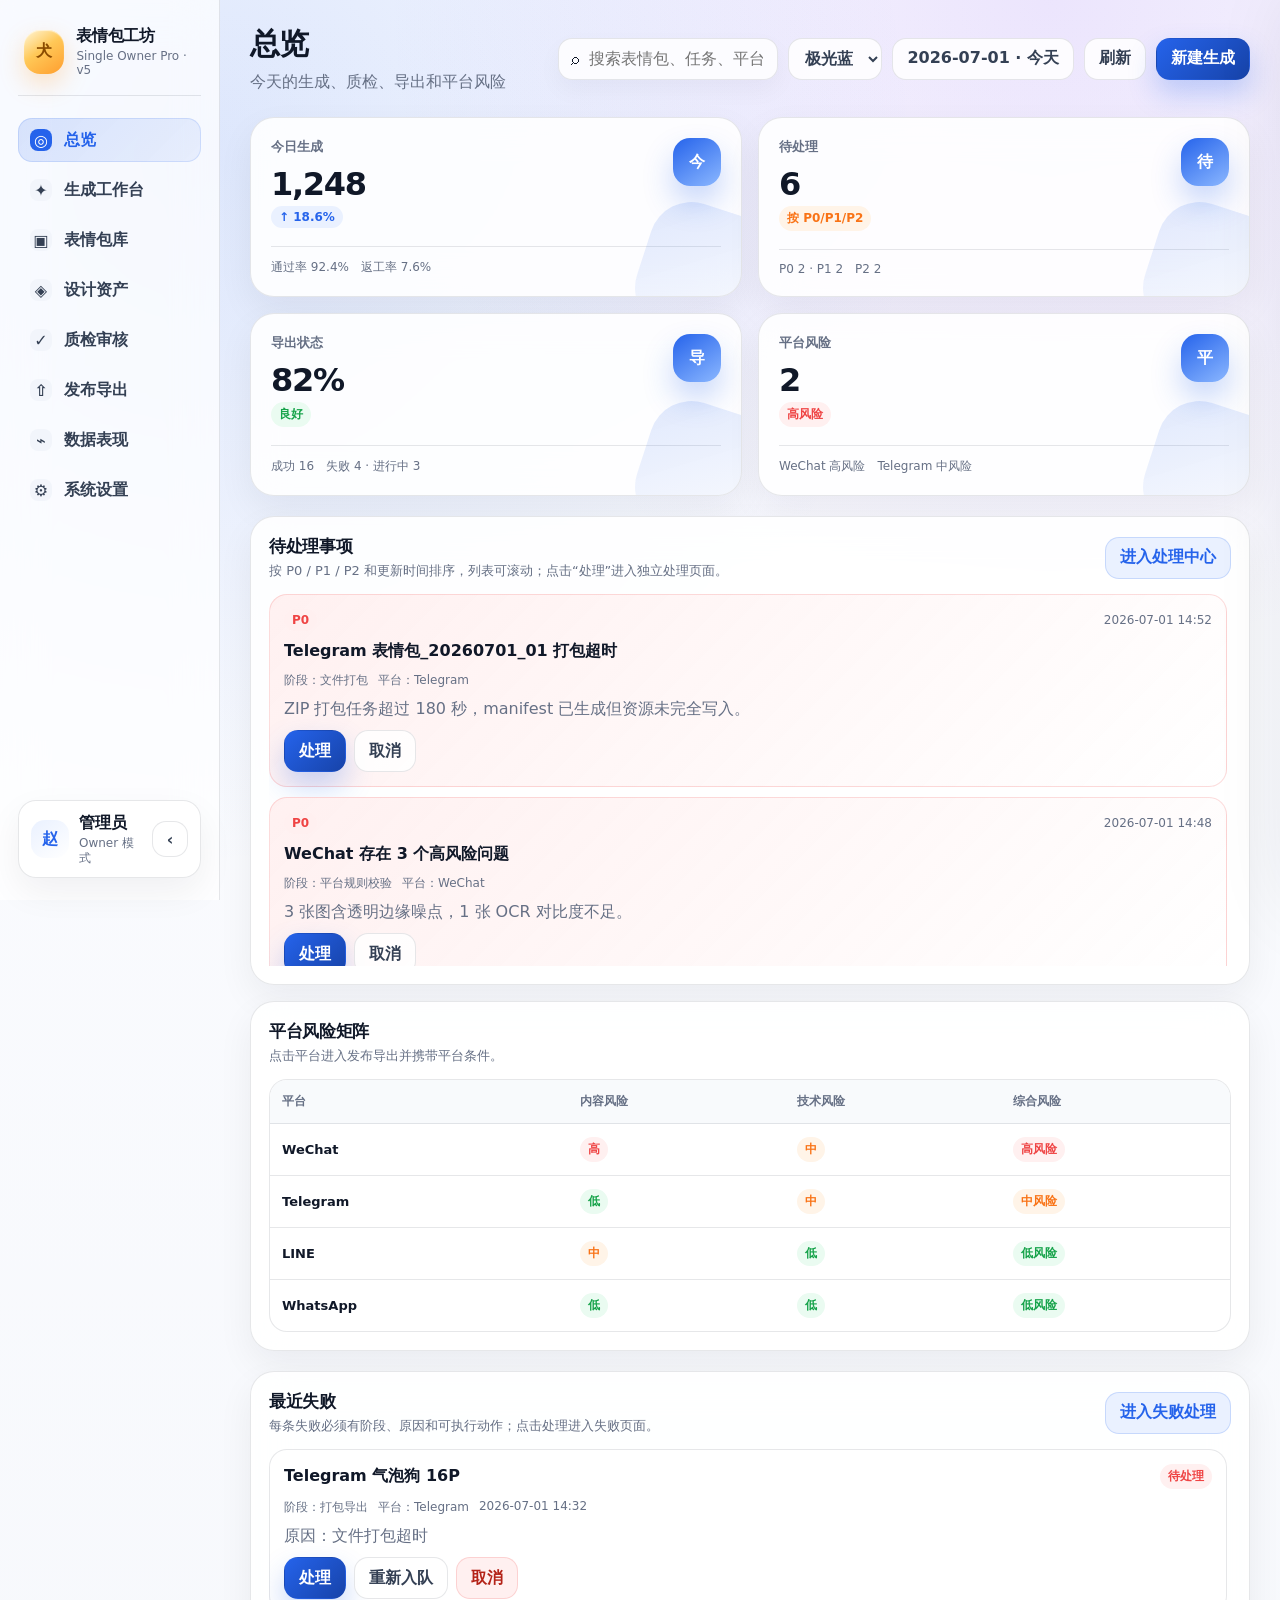
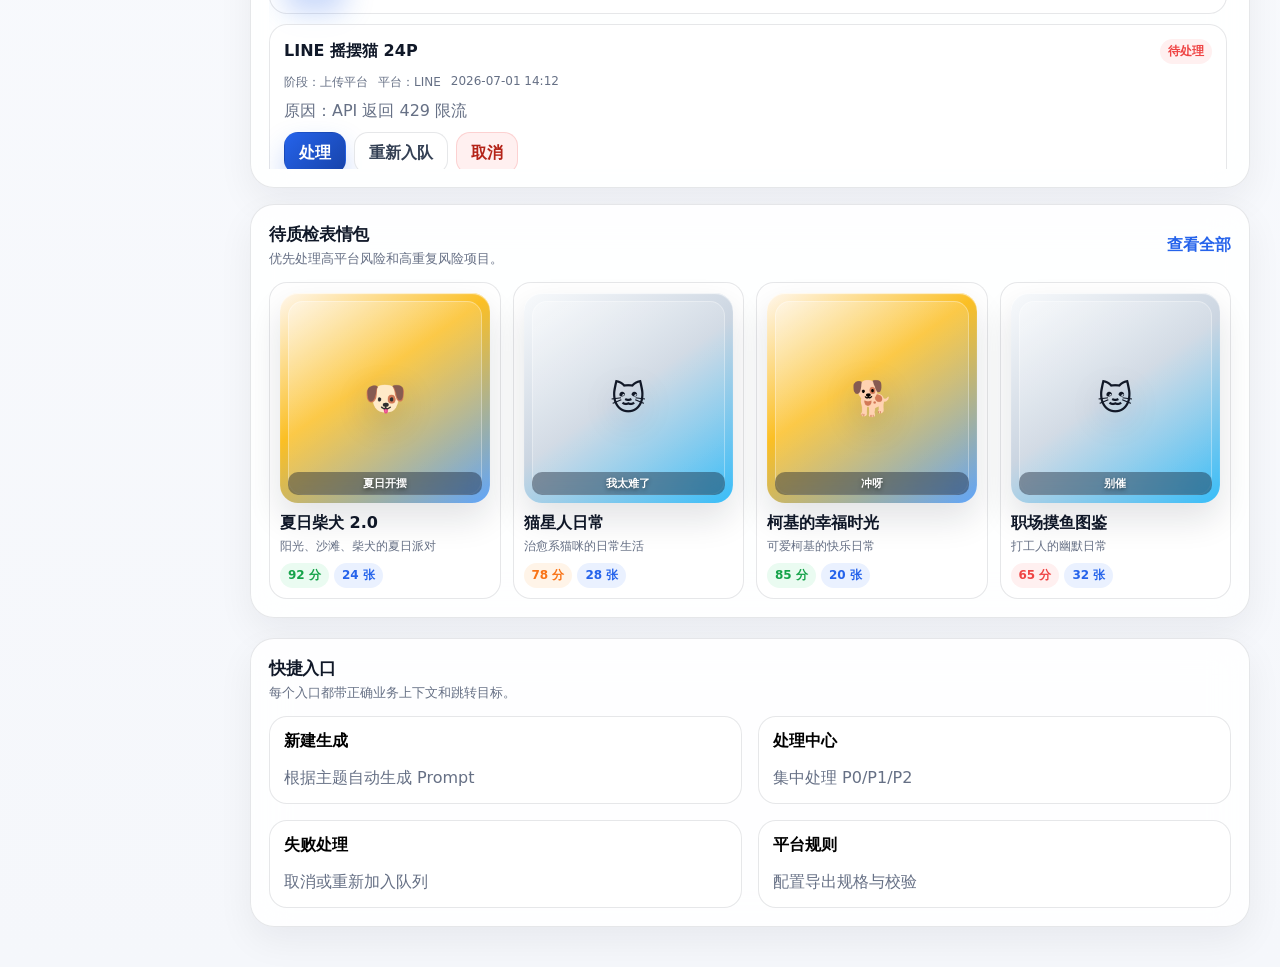
==== preview/golden/index.html @ d1f8fd9b "init" ====
<!doctype html>
<html lang="zh-CN">
<head>
  <meta charset="UTF-8" />
  <meta name="viewport" content="width=device-width, initial-scale=1.0" />
  <title>表情包工坊 Pro — v5 交互式后台预览</title>
  <link rel="stylesheet" href="./styles.css" />
</head>
<body data-theme="aurora">
  <div id="app" class="app-shell">
    <aside class="sidebar">
      <div class="brand">
        <div class="brand-mark">犬</div>
        <div>
          <div class="brand-title">表情包工坊</div>
          <div class="brand-sub">Single Owner Pro · v5</div>
        </div>
      </div>
      <nav id="nav" class="nav"></nav>
      <div class="owner-card">
        <div class="owner-avatar">赵</div>
        <div class="owner-meta">
          <strong>管理员</strong>
          <span>Owner 模式</span>
        </div>
        <button class="icon-button" title="收起侧栏">‹</button>
      </div>
    </aside>

    <main class="main">
      <header class="topbar">
        <div class="page-heading">
          <h1 id="pageTitle">总览</h1>
          <p id="pageSubtitle">今天的生成、质检、导出和平台风险</p>
        </div>
        <div class="topbar-actions">
          <label class="search-box">
            <span>⌕</span>
            <input id="globalSearch" placeholder="搜索表情包、任务、平台、失败原因" />
          </label>
          <select id="themeSelect" class="theme-select" title="主题切换">
            <option value="aurora">极光蓝</option>
            <option value="graphite">石墨灰</option>
            <option value="sakura">樱花粉</option>
            <option value="forest">森林绿</option>
          </select>
          <button id="dateRange" class="ghost-button">2026-07-01 · 今天</button>
          <button id="refreshBtn" class="ghost-button">刷新</button>
          <button id="newTaskBtn" class="primary-button">新建生成</button>
        </div>
      </header>
      <section id="content" class="content"></section>
    </main>
  </div>

  <div id="drawer" class="drawer" aria-hidden="true"></div>
  <div id="modal" class="modal-layer" aria-hidden="true"></div>
  <div id="toast" class="toast-stack"></div>

  <script src="./app.js"></script>
</body>
</html>
---- preview/golden/styles.css ----
:root {
  --bg: #f5f7fb;
  --surface: rgba(255,255,255,0.88);
  --surface-solid: #ffffff;
  --surface-soft: #f8faff;
  --text: #101828;
  --muted: #667085;
  --subtle: #98a2b3;
  --border: rgba(16,24,40,.10);
  --primary: #2563eb;
  --primary-dark: #1743a9;
  --primary-soft: #eaf1ff;
  --green: #16a34a;
  --green-soft: #eafbf1;
  --orange: #f97316;
  --orange-soft: #fff4e8;
  --red: #ef4444;
  --red-soft: #fff0f0;
  --purple: #7c3aed;
  --purple-soft: #f3eeff;
  --pink: #db2777;
  --shadow: 0 24px 70px rgba(15, 23, 42, .08);
  --shadow-soft: 0 14px 36px rgba(15, 23, 42, .06);
  --radius-xl: 24px;
  --radius: 18px;
  --radius-sm: 12px;
  font-family: Inter, ui-sans-serif, system-ui, -apple-system, BlinkMacSystemFont, "SF Pro Display", "Segoe UI", "PingFang SC", "Microsoft YaHei", sans-serif;
}

body[data-theme="graphite"] {
  --bg: #f3f4f6; --surface: rgba(255,255,255,.9); --surface-soft: #f7f7f8;
  --primary: #111827; --primary-dark: #030712; --primary-soft: #eef0f3;
  --purple: #4b5563; --purple-soft: #f2f3f5;
}
body[data-theme="sakura"] {
  --bg: #fff6fb; --surface: rgba(255,255,255,.90); --surface-soft: #fff9fc;
  --primary: #db2777; --primary-dark: #9d174d; --primary-soft: #fce7f3;
  --purple: #9333ea; --purple-soft: #f3e8ff;
}
body[data-theme="forest"] {
  --bg: #f3fbf6; --surface: rgba(255,255,255,.90); --surface-soft: #f7fff9;
  --primary: #16a34a; --primary-dark: #166534; --primary-soft: #dcfce7;
  --purple: #0f766e; --purple-soft: #ccfbf1;
}

* { box-sizing: border-box; }
html, body { min-height: 100%; }
body {
  margin: 0;
  background:
    radial-gradient(circle at 16% 6%, color-mix(in srgb, var(--primary) 14%, transparent), transparent 27%),
    radial-gradient(circle at 82% 0%, color-mix(in srgb, var(--purple) 12%, transparent), transparent 24%),
    linear-gradient(180deg, #fbfcff 0%, var(--bg) 100%);
  color: var(--text);
}
button, input, select, textarea { font: inherit; }
button { cursor: pointer; }
button:disabled { cursor: not-allowed; opacity: .55; }
input, select, textarea { color: var(--text); }

.app-shell { min-height: 100vh; display: grid; grid-template-columns: 248px 1fr; }
.sidebar {
  position: sticky; top: 0; height: 100vh; padding: 22px 18px;
  border-right: 1px solid var(--border);
  background: rgba(255,255,255,.72);
  backdrop-filter: blur(22px);
  display: flex; flex-direction: column; gap: 22px;
}
.brand { display: flex; align-items: center; gap: 12px; padding: 4px 6px 18px; border-bottom: 1px solid var(--border); }
.brand-mark {
  width: 44px; height: 44px; border-radius: 16px; display: grid; place-items: center;
  color: #8a4b00; font-weight: 900;
  background: linear-gradient(145deg, #fff7da, #ffc857 45%, #ff9d2e);
  box-shadow: inset 0 1px 1px rgba(255,255,255,.6), 0 10px 24px rgba(255, 157, 46, .28);
}
.brand-title { font-weight: 850; letter-spacing: -.02em; }
.brand-sub { color: var(--muted); font-size: 12px; margin-top: 2px; }
.nav { display: grid; gap: 6px; }
.nav button {
  border: 0; background: transparent; color: #344054; width: 100%;
  height: 44px; border-radius: 14px; display: flex; align-items: center; gap: 12px;
  padding: 0 12px; font-weight: 700; text-align: left;
}
.nav button:hover { background: color-mix(in srgb, var(--primary) 8%, transparent); color: var(--primary); }
.nav button.active {
  color: var(--primary); background: linear-gradient(135deg, color-mix(in srgb, var(--primary) 16%, transparent), color-mix(in srgb, var(--primary) 7%, transparent));
  box-shadow: inset 0 0 0 1px color-mix(in srgb, var(--primary) 14%, transparent);
}
.nav .nav-icon { width: 22px; height: 22px; border-radius: 8px; display: grid; place-items: center; background: #f2f5fb; color: inherit; }
.nav button.active .nav-icon { background: var(--primary); color: white; }
.owner-card { margin-top: auto; padding: 12px; display: flex; gap: 10px; align-items: center; border: 1px solid var(--border); border-radius: 18px; background: rgba(255,255,255,.78); box-shadow: var(--shadow-soft); }
.owner-avatar { width: 38px; height: 38px; border-radius: 14px; display: grid; place-items: center; background: linear-gradient(145deg, var(--primary-soft), #ffffff); color: var(--primary); font-weight: 900; }
.owner-meta { display: grid; line-height: 1.2; flex: 1; }
.owner-meta span { color: var(--muted); font-size: 12px; margin-top: 4px; }

.main { padding: 24px 30px 40px; min-width: 0; }
.topbar { display: flex; align-items: center; justify-content: space-between; gap: 20px; margin-bottom: 24px; }
.page-heading { min-width: 220px; }
h1 { margin: 0; font-size: 30px; letter-spacing: -.04em; }
#pageSubtitle { margin: 7px 0 0; color: var(--muted); }
.topbar-actions { display: flex; gap: 10px; align-items: center; flex-wrap: wrap; justify-content: flex-end; }
.search-box { height: 42px; width: 300px; background: rgba(255,255,255,.84); border: 1px solid var(--border); border-radius: 14px; padding: 0 12px; display: flex; align-items: center; gap: 8px; box-shadow: 0 10px 24px rgba(15,23,42,.04); }
.search-box input { border: 0; outline: 0; background: transparent; width: 100%; color: var(--text); }
.theme-select { height: 42px; border: 1px solid var(--border); border-radius: 14px; padding: 0 12px; background: rgba(255,255,255,.86); color: #344054; font-weight: 700; outline: 0; }
.ghost-button, .primary-button, .danger-button, .soft-button, .link-button, .icon-button, .success-button {
  border: 1px solid var(--border); border-radius: 14px; min-height: 42px; padding: 0 14px; background: rgba(255,255,255,.86); color: #344054; font-weight: 750;
  display: inline-flex; align-items: center; gap: 8px; justify-content: center;
}
.primary-button { color: white; background: linear-gradient(135deg, var(--primary), var(--primary-dark)); border-color: transparent; box-shadow: 0 14px 28px color-mix(in srgb, var(--primary) 25%, transparent); }
.danger-button { color: #b42318; background: var(--red-soft); border-color: rgba(239,68,68,.18); }
.success-button { color: var(--green); background: var(--green-soft); border-color: rgba(22,163,74,.18); }
.soft-button { background: var(--primary-soft); color: var(--primary); border-color: color-mix(in srgb, var(--primary) 18%, transparent); }
.link-button { border: 0; background: transparent; color: var(--primary); min-height: auto; padding: 0; box-shadow: none; }
.icon-button { width: 36px; padding: 0; min-height: 36px; }
.content { display: grid; gap: 20px; }

.grid-4 { display: grid; grid-template-columns: repeat(4, minmax(0,1fr)); gap: 16px; }
.grid-3 { display: grid; grid-template-columns: repeat(3, minmax(0,1fr)); gap: 16px; }
.grid-2 { display: grid; grid-template-columns: repeat(2, minmax(0,1fr)); gap: 16px; }
.grid-main { display: grid; grid-template-columns: minmax(0, 1.1fr) minmax(380px, .9fr); gap: 16px; align-items: start; }
.grid-workbench { display: grid; grid-template-columns: 370px minmax(0,1fr) 360px; gap: 16px; align-items: start; }
.grid-library { display: grid; grid-template-columns: minmax(0,1fr) 380px; gap: 16px; align-items: start; }
.grid-settings { display: grid; grid-template-columns: 320px minmax(0,1fr); gap: 16px; align-items: start; }
.card, .panel {
  background: var(--surface); border: 1px solid var(--border); border-radius: var(--radius-xl); box-shadow: var(--shadow-soft); backdrop-filter: blur(18px);
}
.card { padding: 20px; }
.panel { padding: 18px; }
.card-title { display: flex; align-items: center; justify-content: space-between; gap: 10px; margin-bottom: 14px; }
.card-title h2, .card-title h3 { margin: 0; font-size: 17px; letter-spacing: -.02em; }
.card-title p { margin: 4px 0 0; color: var(--muted); font-size: 13px; }
.kpi { position: relative; min-height: 148px; overflow: hidden; }
.kpi::after { content: ""; position: absolute; inset: auto -30px -42px auto; width: 130px; height: 130px; border-radius: 42px; background: linear-gradient(145deg, color-mix(in srgb, var(--primary) 14%, transparent), rgba(255,255,255,0)); transform: rotate(18deg); }
.kpi-icon { width: 48px; height: 48px; border-radius: 17px; display: grid; place-items: center; font-weight: 900; color: white; background: linear-gradient(145deg, var(--primary), #8bb7ff); box-shadow: 0 16px 30px color-mix(in srgb, var(--primary) 25%, transparent); }
.kpi-row { display: flex; align-items: flex-start; justify-content: space-between; gap: 12px; }
.kpi-label { color: var(--muted); font-weight: 750; font-size: 13px; }
.kpi-number { font-size: 32px; line-height: 1; font-weight: 900; letter-spacing: -.04em; margin: 12px 0 6px; }
.kpi-foot { display: flex; gap: 12px; flex-wrap: wrap; margin-top: 18px; color: var(--muted); font-size: 12px; border-top: 1px solid var(--border); padding-top: 12px; }
.badge, .pill { border-radius: 999px; padding: 4px 8px; font-size: 12px; font-weight: 800; display: inline-flex; align-items: center; gap: 4px; white-space: nowrap; }
.badge.blue, .pill.p2 { color: var(--primary); background: var(--primary-soft); }
.badge.green { color: var(--green); background: var(--green-soft); }
.badge.orange, .pill.p1 { color: var(--orange); background: var(--orange-soft); }
.badge.red, .pill.p0 { color: var(--red); background: var(--red-soft); }
.badge.purple { color: var(--purple); background: var(--purple-soft); }
.badge.gray { color: #475467; background: #f2f4f7; }

.scroll-list { max-height: 372px; overflow: auto; padding-right: 4px; display: grid; gap: 10px; }
.scroll-list.compact { max-height: 320px; }
.scroll-list::-webkit-scrollbar { width: 8px; }
.scroll-list::-webkit-scrollbar-thumb { background: rgba(16,24,40,.16); border-radius: 999px; }
.issue-item, .failure-item, .queue-item, .export-card, .settings-card, .rule-card, .source-card {
  border: 1px solid var(--border); background: rgba(255,255,255,.76); border-radius: 18px; padding: 14px; display: grid; gap: 10px;
}
.issue-item.p0 { background: linear-gradient(135deg, rgba(255,240,240,.96), rgba(255,255,255,.82)); border-color: rgba(239,68,68,.18); }
.issue-item.p1 { background: linear-gradient(135deg, rgba(255,244,232,.96), rgba(255,255,255,.82)); border-color: rgba(249,115,22,.18); }
.issue-item.p2 { background: linear-gradient(135deg, color-mix(in srgb, var(--primary-soft) 70%, white), rgba(255,255,255,.82)); border-color: color-mix(in srgb, var(--primary) 16%, transparent); }
.issue-top, .row-between { display: flex; align-items: center; justify-content: space-between; gap: 10px; }
.issue-title { font-weight: 850; }
.issue-meta { color: var(--muted); font-size: 12px; display: flex; gap: 10px; flex-wrap: wrap; }
.issue-actions { display: flex; gap: 8px; flex-wrap: wrap; }

.table-wrap { overflow: auto; border: 1px solid var(--border); border-radius: 18px; background: rgba(255,255,255,.62); }
table { width: 100%; border-collapse: collapse; font-size: 13px; }
th { color: var(--muted); text-align: left; font-size: 12px; background: rgba(248,250,252,.88); }
th, td { padding: 13px 12px; border-bottom: 1px solid var(--border); vertical-align: middle; }
tr:last-child td { border-bottom: 0; }
tbody tr:hover { background: rgba(37,99,235,.035); }
tbody tr.active { background: color-mix(in srgb, var(--primary-soft) 45%, transparent); outline: 1px solid color-mix(in srgb, var(--primary) 28%, transparent); }
.row-actions { display: flex; gap: 8px; flex-wrap: wrap; justify-content: flex-end; }
.toolbar { display: flex; align-items: center; justify-content: space-between; gap: 12px; flex-wrap: wrap; }
.toolbar-left, .toolbar-right { display: flex; align-items: center; gap: 8px; flex-wrap: wrap; }

.field { display: grid; gap: 7px; }
.field label { color: #344054; font-size: 12px; font-weight: 800; }
.field input, .field select, .field textarea {
  width: 100%; border: 1px solid var(--border); border-radius: 13px; background: rgba(255,255,255,.9); outline: 0; min-height: 40px; padding: 0 12px;
}
.field textarea { min-height: 124px; padding: 12px; resize: vertical; line-height: 1.65; }
.field input:focus, .field select:focus, .field textarea:focus { border-color: color-mix(in srgb, var(--primary) 45%, transparent); box-shadow: 0 0 0 4px color-mix(in srgb, var(--primary) 12%, transparent); }
.filter-panel { display: grid; gap: 14px; }
.filter-grid { display: grid; grid-template-columns: repeat(4, minmax(0,1fr)); gap: 12px; }
.filter-summary { display: flex; align-items: center; justify-content: space-between; gap: 12px; padding-top: 10px; border-top: 1px solid var(--border); }
.chips { display: flex; gap: 8px; flex-wrap: wrap; }
.network-probe { color: var(--muted); font-family: ui-monospace, SFMono-Regular, Consolas, monospace; font-size: 12px; background: rgba(248,250,252,.82); border: 1px dashed var(--border); border-radius: 14px; padding: 10px 12px; }

.meme-thumb, .art-preview {
  position: relative; min-width: 72px; min-height: 72px; border-radius: 18px; overflow: hidden;
  display: grid; place-items: center; font-weight: 900; color: #111827;
  background: linear-gradient(145deg, #fde68a, #93c5fd 45%, #f9a8d4);
  box-shadow: inset 0 1px 1px rgba(255,255,255,.74), 0 16px 34px rgba(15,23,42,.12);
}
.meme-thumb::before, .art-preview::before {
  content: ""; position: absolute; inset: 8px; border-radius: 15px; background: linear-gradient(145deg, rgba(255,255,255,.28), rgba(255,255,255,0)); box-shadow: inset 0 0 0 1px rgba(255,255,255,.32);
}
.meme-thumb::after, .art-preview::after {
  content: attr(data-caption); position: absolute; left: 8px; right: 8px; bottom: 8px; padding: 4px 6px; border-radius: 10px;
  color: #fff; font-size: 11px; text-align: center; text-shadow: 0 2px 4px rgba(0,0,0,.45); background: rgba(15,23,42,.40); backdrop-filter: blur(6px);
}
.meme-face { position: relative; z-index: 1; font-size: 34px; filter: drop-shadow(0 10px 16px rgba(15,23,42,.16)); }
.meme-thumb.dog { background: linear-gradient(145deg, #fff7ed, #fbbf24 42%, #60a5fa); }
.meme-thumb.cat { background: linear-gradient(145deg, #f8fafc, #cbd5e1 48%, #38bdf8); }
.meme-thumb.rabbit { background: linear-gradient(145deg, #fff1f2, #f9a8d4 45%, #c4b5fd); }
.meme-thumb.panda { background: linear-gradient(145deg, #f8fafc, #d1d5db 48%, #86efac); }
.meme-thumb.fox { background: linear-gradient(145deg, #fffbeb, #fb923c 45%, #fca5a5); }
.meme-thumb.bear { background: linear-gradient(145deg, #fef3c7, #a16207 48%, #84cc16); }
.meme-inline { display: flex; align-items: center; gap: 10px; min-width: 220px; }
.meme-inline .meme-thumb { width: 70px; height: 70px; flex: 0 0 auto; }
.meme-title { font-weight: 850; }
.meme-sub { color: var(--muted); font-size: 12px; margin-top: 4px; }
.meme-grid { display: grid; grid-template-columns: repeat(4, minmax(0,1fr)); gap: 12px; }
.meme-card { padding: 10px; border: 1px solid var(--border); border-radius: 18px; background: rgba(255,255,255,.72); }
.meme-card .meme-thumb { width: 100%; aspect-ratio: 1/1; min-height: 128px; }
.meme-card strong { display:block; margin-top: 10px; }

.prompt-actions { display: flex; align-items: center; gap: 8px; flex-wrap: wrap; margin-top: 12px; }
.prompt-status { color: var(--muted); font-size: 12px; margin-top: 8px; }

.drawer { position: fixed; inset: 0 0 0 auto; width: 440px; background: rgba(255,255,255,.96); box-shadow: -24px 0 80px rgba(15,23,42,.12); border-left: 1px solid var(--border); transform: translateX(110%); transition: transform .2s ease; z-index: 30; padding: 22px; overflow: auto; }
.drawer.open { transform: translateX(0); }
.modal-layer { position: fixed; inset: 0; display: none; place-items: center; background: rgba(15,23,42,.36); z-index: 40; backdrop-filter: blur(8px); }
.modal-layer.open { display: grid; }
.modal-card { width: min(640px, calc(100vw - 32px)); border-radius: 28px; background: white; padding: 22px; box-shadow: 0 34px 100px rgba(15,23,42,.26); }
.toast-stack { position: fixed; right: 22px; bottom: 22px; display: grid; gap: 10px; z-index: 80; }
.toast { width: 360px; padding: 14px; border-radius: 18px; background: rgba(255,255,255,.96); border: 1px solid var(--border); box-shadow: var(--shadow); animation: slideIn .18s ease; }
.toast strong { display: block; margin-bottom: 3px; }
.toast p { margin: 0; color: var(--muted); font-size: 13px; }
.toast.success { border-color: rgba(22,163,74,.24); }
.toast.error { border-color: rgba(239,68,68,.26); }
.toast.info { border-color: color-mix(in srgb, var(--primary) 24%, transparent); }
@keyframes slideIn { from { transform: translateY(8px); opacity: 0; } to { transform: translateY(0); opacity: 1; } }

.empty { min-height: 240px; display: grid; place-items: center; text-align: center; color: var(--muted); background: rgba(248,250,252,.68); border: 1px dashed var(--border); border-radius: 22px; }
.empty h3 { margin: 0 0 8px; color: var(--text); }
.pagination { display: flex; gap: 6px; align-items: center; justify-content: flex-end; margin-top: 14px; }
.pagination button.active { background: var(--primary); color: white; border-color: transparent; }
.progress { height: 8px; background: #e5e7eb; border-radius: 999px; overflow: hidden; min-width: 90px; }
.progress i { display: block; height: 100%; background: linear-gradient(90deg, var(--primary), #60a5fa); border-radius: 999px; }
.progress.red i { background: linear-gradient(90deg, var(--red), #fb7185); }
.progress.green i { background: linear-gradient(90deg, var(--green), #86efac); }
.tabs { display: flex; gap: 8px; border-bottom: 1px solid var(--border); padding-bottom: 10px; margin-bottom: 14px; overflow: auto; }
.tabs button { border: 0; background: transparent; padding: 10px 12px; border-radius: 12px; font-weight: 850; color: var(--muted); }
.tabs button.active { background: var(--primary-soft); color: var(--primary); }

@media (max-width: 1280px) {
  .app-shell { grid-template-columns: 220px 1fr; }
  .grid-4 { grid-template-columns: repeat(2, minmax(0,1fr)); }
  .grid-main, .grid-library, .grid-workbench, .grid-settings { grid-template-columns: 1fr; }
  .search-box { width: 220px; }
}
@media (max-width: 840px) {
  .app-shell { grid-template-columns: 1fr; }
  .sidebar { position: relative; height: auto; }
  .main { padding: 18px; }
  .topbar { align-items: flex-start; flex-direction: column; }
  .topbar-actions { justify-content: flex-start; }
  .grid-4, .grid-3, .grid-2, .filter-grid, .meme-grid { grid-template-columns: 1fr; }
  .drawer { width: 100%; }
}
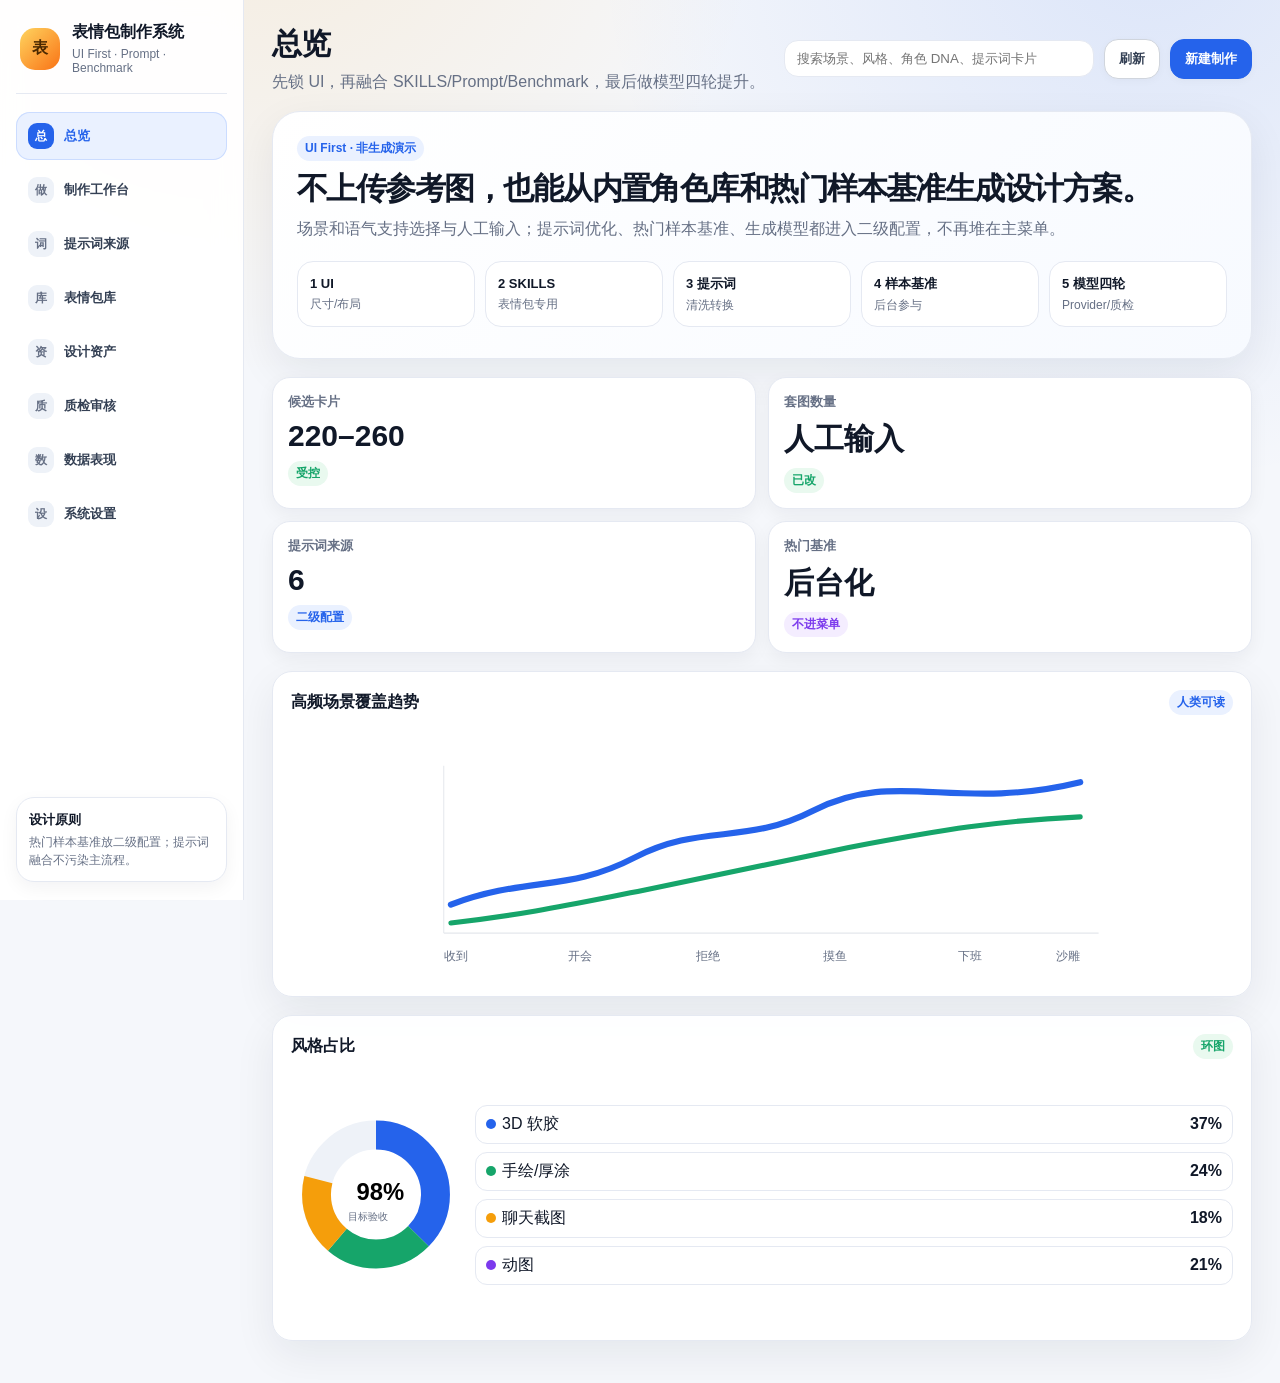
==== commit 44624719: "init" ====
--- a/preview/golden/index.html
+++ b/preview/golden/index.html
@@ -1,62 +1,135 @@
 <!doctype html>
 <html lang="zh-CN">
 <head>
-  <meta charset="UTF-8" />
-  <meta name="viewport" content="width=device-width, initial-scale=1.0" />
-  <title>表情包工坊 Pro — v5 交互式后台预览</title>
-  <link rel="stylesheet" href="./styles.css" />
+<meta charset="utf-8"/>
+<meta name="viewport" content="width=device-width,initial-scale=1"/>
+<title>表情包制作系统 · v6 交互预览</title>
+<style>
+:root{
+  --bg:#f5f7fb;--panel:#fff;--line:#e5e9f2;--ink:#101828;--text:#344054;--muted:#667085;
+  --blue:#2563eb;--blue-soft:#eaf1ff;--green:#16a56a;--green-soft:#e9f9ef;--orange:#f59e0b;--orange-soft:#fff7e6;--red:#e5484d;--red-soft:#fff0f0;--purple:#7c3aed;--purple-soft:#f4edff;
+  --shadow:0 14px 42px rgba(16,24,40,.07);--shadow-sm:0 6px 18px rgba(16,24,40,.05);
+  --r:20px;--side:244px;--rail:356px;
+}
+*{box-sizing:border-box}
+body{margin:0;color:var(--ink);background:radial-gradient(circle at 90% -5%,rgba(37,99,235,.12),transparent 30%),radial-gradient(circle at 20% -10%,rgba(245,158,11,.12),transparent 28%),var(--bg);font-family:-apple-system,BlinkMacSystemFont,"Segoe UI","PingFang SC","Microsoft YaHei",Arial,sans-serif}
+button,input,select,textarea{font-family:inherit}button{cursor:pointer}
+.app{display:grid;grid-template-columns:var(--side) minmax(0,1fr);min-height:100vh}
+.side{position:sticky;top:0;height:100vh;padding:22px 16px;background:rgba(255,255,255,.92);border-right:1px solid var(--line);backdrop-filter:blur(14px)}
+.brand{display:flex;gap:12px;align-items:center;padding:0 4px 18px;border-bottom:1px solid var(--line)}
+.logo{width:42px;height:42px;border-radius:15px;background:linear-gradient(135deg,#ffd45f,#f97316);display:grid;place-items:center;font-weight:950;color:#4b2800}
+.brand h1{font-size:16px;margin:0}.brand p{font-size:12px;color:var(--muted);margin:4px 0 0}
+.nav{display:flex;flex-direction:column;gap:6px;margin-top:18px}
+.nav button{border:0;background:transparent;border-radius:14px;padding:11px 12px;display:flex;gap:10px;align-items:center;color:#344054;font-weight:850}
+.nav i{font-style:normal;width:26px;height:26px;border-radius:9px;background:#eef2f8;color:#667085;display:grid;place-items:center;font-size:12px}
+.nav button.active{background:#eaf1ff;color:var(--blue);box-shadow:inset 0 0 0 1px #cbdcff}.nav button.active i{background:var(--blue);color:white}
+.side-note{position:absolute;bottom:18px;left:16px;right:16px;background:#fff;border:1px solid var(--line);border-radius:18px;padding:12px;box-shadow:var(--shadow-sm)}
+.side-note b{font-size:13px}.side-note p{font-size:12px;line-height:1.45;color:var(--muted);margin:5px 0 0}
+.main{padding:24px 28px 42px;min-width:0}
+.top{display:flex;align-items:center;justify-content:space-between;gap:18px;margin-bottom:18px}
+.title h2{font-size:30px;margin:0;letter-spacing:-.04em}.title p{color:var(--muted);margin:7px 0 0}
+.actions{display:flex;gap:10px;align-items:center;flex-wrap:wrap;justify-content:flex-end}
+.search input{width:310px;border:1px solid var(--line);border-radius:14px;padding:10px 12px;background:#fff;outline:none}
+.btn{border:1px solid #d0d5dd;background:#fff;border-radius:14px;color:#344054;padding:10px 14px;font-weight:900;display:inline-flex;align-items:center;justify-content:center;gap:8px;box-shadow:0 2px 8px rgba(16,24,40,.03)}
+.btn.primary{background:var(--blue);border-color:var(--blue);color:white}.btn.soft{background:var(--blue-soft);border-color:#cbdcff;color:var(--blue)}.btn.green{background:var(--green-soft);border-color:#c7eed8;color:var(--green)}.btn.danger{background:var(--red-soft);border-color:#ffd1d1;color:#d92d2d}.btn:disabled{opacity:.55;cursor:not-allowed}
+.page{display:none}.page.active{display:block}
+.card{background:rgba(255,255,255,.96);border:1px solid var(--line);border-radius:var(--r);box-shadow:var(--shadow);padding:18px}
+.card.compact{padding:14px}.head{display:flex;align-items:flex-start;justify-content:space-between;gap:14px;margin-bottom:14px}
+.head h3{margin:0;font-size:18px;letter-spacing:-.02em}.head p{margin:5px 0 0;color:var(--muted);font-size:13px;line-height:1.5}
+.tag{display:inline-flex;border-radius:999px;padding:4px 8px;font-size:12px;font-weight:900;background:#f2f4f7;color:#475467}.tag.blue{background:var(--blue-soft);color:var(--blue)}.tag.green{background:var(--green-soft);color:var(--green)}.tag.orange{background:var(--orange-soft);color:#a66200}.tag.red{background:var(--red-soft);color:var(--red)}.tag.purple{background:var(--purple-soft);color:var(--purple)}
+.grid{display:grid;gap:16px}.two{grid-template-columns:1fr 1fr}.three{grid-template-columns:repeat(3,1fr)}.four{grid-template-columns:repeat(4,1fr)}
+.hero{display:grid;grid-template-columns:minmax(0,1.35fr) minmax(360px,.65fr);gap:18px;margin-bottom:18px}
+.hero-main{background:linear-gradient(135deg,#fff,#f7faff);border:1px solid var(--line);border-radius:28px;box-shadow:var(--shadow);padding:24px;min-height:248px}
+.hero-main h3{font-size:31px;line-height:1.14;margin:10px 0 10px;letter-spacing:-.05em}.hero-main p{color:var(--muted);line-height:1.65;margin:0 0 18px}
+.flow{display:grid;grid-template-columns:repeat(5,minmax(0,1fr));gap:10px}.flow div{background:#fff;border:1px solid var(--line);border-radius:16px;padding:12px}.flow b{font-size:13px}.flow span{display:block;font-size:12px;color:var(--muted);margin-top:4px}
+.kpis{display:grid;grid-template-columns:1fr 1fr;gap:12px}.kpi{background:#fff;border:1px solid var(--line);border-radius:18px;padding:15px;box-shadow:var(--shadow-sm)}.kpi small{display:block;color:var(--muted);font-weight:800}.kpi strong{display:block;font-size:30px;margin:8px 0}
+.steps{display:grid;grid-template-columns:280px minmax(0,1fr) 330px;gap:18px;align-items:start}.step-tabs{display:flex;gap:8px;flex-wrap:wrap;margin-bottom:14px}.step-tabs button{border:1px solid var(--line);background:#fff;border-radius:999px;padding:8px 12px;color:#667085;font-weight:900}.step-tabs button.active{background:#111827;color:#fff}
+.field{margin-bottom:12px}.field label{display:block;font-size:12px;color:#475467;font-weight:950;margin-bottom:7px}.field input,.field select,.field textarea{width:100%;border:1px solid var(--line);background:#fff;border-radius:13px;padding:11px 12px;outline:none}.field textarea{min-height:120px;line-height:1.6}
+.chips{display:flex;flex-wrap:wrap;gap:8px}.chip{border:1px solid var(--line);background:#fff;border-radius:999px;padding:7px 10px;font-size:12px;font-weight:850;color:#475467}.chip.active{background:#111827;color:white;border-color:#111827}
+.upload{border:1.5px dashed #b7c9ec;background:linear-gradient(135deg,#fbfdff,#f4f8ff);border-radius:18px;padding:18px;text-align:center}.upload b{display:block;margin-bottom:5px}.upload span{font-size:13px;color:var(--muted)}
+.mini{display:grid;grid-template-columns:repeat(3,1fr);gap:10px;margin-top:12px}.mini div,.mini-card{background:#fff;border:1px solid var(--line);border-radius:14px;padding:11px}.mini b,.mini-card b{font-size:13px}.mini span,.mini-card span{display:block;color:var(--muted);font-size:12px;line-height:1.45;margin-top:4px}
+.layer{background:#fff;border:1px solid var(--line);border-radius:15px;padding:12px;margin-bottom:10px}.layer b{display:block;margin-bottom:5px}.layer span{font-size:13px;color:#475467;line-height:1.6}
+.candidate-grid{display:grid;grid-template-columns:repeat(auto-fill,minmax(220px,1fr));gap:16px}
+.candidate{background:#fff;border:1px solid var(--line);border-radius:18px;padding:10px;box-shadow:var(--shadow-sm)}
+.art{height:198px;border:1px solid var(--line);border-radius:15px;background:#f8fafc;overflow:hidden}.art svg,.thumb svg,.asset-img svg,.detail-img svg,.big svg{width:100%;height:100%;display:block}.candidate h4{margin:10px 0 6px;font-size:15px}.tools{display:flex;gap:7px;flex-wrap:wrap;margin-top:9px}.tools .btn{font-size:12px;padding:8px 10px;border-radius:11px;box-shadow:none}
+.filters{display:grid;grid-template-columns:repeat(5,1fr);gap:10px}.library{display:grid;grid-template-columns:minmax(0,1fr) 380px;gap:18px;align-items:start}.table{background:#fff;border:1px solid var(--line);border-radius:18px;overflow:hidden}.row{display:grid;grid-template-columns:42px 82px minmax(220px,1fr) 120px 110px 120px 140px;gap:10px;align-items:center;padding:10px 12px;border-bottom:1px solid var(--line)}.row:last-child{border-bottom:0}.row.header{background:#f9fafb;color:#667085;font-weight:950;font-size:12px}.thumb{width:70px;height:70px;border:1px solid var(--line);border-radius:14px;background:#f7f9fd;overflow:hidden}.muted{font-size:12px;color:var(--muted);line-height:1.4;margin:3px 0 0}.detail{position:sticky;top:22px}.detail-img{height:270px;border:1px solid var(--line);border-radius:18px;background:#fff;overflow:hidden}.info{display:grid;grid-template-columns:1fr 1fr;gap:10px;margin-top:12px}.info div{background:#fff;border:1px solid var(--line);border-radius:13px;padding:10px}.info small{display:block;color:var(--muted);margin-bottom:4px}
+.assets{display:grid;grid-template-columns:repeat(auto-fill,minmax(230px,1fr));gap:16px}.asset{background:#fff;border:1px solid var(--line);border-radius:18px;box-shadow:var(--shadow-sm);padding:12px}.asset-img{height:168px;border:1px solid var(--line);border-radius:15px;background:#f8fafc;overflow:hidden}.asset h4{margin:10px 0 6px}
+.qa{display:grid;grid-template-columns:280px minmax(360px,1fr) 340px;gap:18px;align-items:start}.big{height:330px;border:1px solid var(--line);border-radius:20px;background:#fff;overflow:hidden}.check{display:flex;justify-content:space-between;background:#fff;border:1px solid var(--line);border-radius:14px;padding:11px;margin-bottom:8px}
+.chart-row{display:grid;grid-template-columns:1.25fr .75fr;gap:18px}.chart{height:326px}.chart svg{width:100%;height:255px;display:block}.chart-title{display:flex;justify-content:space-between;align-items:center;margin-bottom:8px}.chart-title h4{margin:0}
+.donut{display:grid;grid-template-columns:170px 1fr;gap:14px;align-items:center}.legend{display:grid;gap:8px}.legend div{display:flex;justify-content:space-between;align-items:center;background:#fff;border:1px solid var(--line);border-radius:12px;padding:8px 10px}.dot{width:10px;height:10px;border-radius:50%;display:inline-block;margin-right:6px}.dot.b{background:var(--blue)}.dot.g{background:var(--green)}.dot.o{background:var(--orange)}.dot.p{background:var(--purple)}
+.source-grid,.settings-grid{display:grid;grid-template-columns:repeat(3,1fr);gap:16px}.source-card{background:#fff;border:1px solid var(--line);border-radius:18px;box-shadow:var(--shadow-sm);padding:16px}.source-card h4{margin:0 0 8px}.source-card p{font-size:13px;color:var(--muted);line-height:1.55}.pipe{background:#0f172a;color:#dbeafe;border-radius:18px;padding:14px;font-family:ui-monospace,Consolas,monospace;font-size:12px;line-height:1.7;overflow:auto}
+.modal{position:fixed;inset:0;background:rgba(16,24,40,.42);display:none;align-items:center;justify-content:center;z-index:50}.modal.show{display:flex}.dialog{width:min(880px,92vw);background:#fff;border-radius:24px;padding:20px;box-shadow:0 30px 90px rgba(0,0,0,.22)}.dialog-head{display:flex;justify-content:space-between;align-items:center;margin-bottom:14px}.dialog-head h3{margin:0}.close{border:0;background:#f2f4f7;border-radius:12px;padding:8px 10px}
+.toast{position:fixed;right:24px;bottom:24px;background:#101828;color:white;padding:12px 14px;border-radius:14px;box-shadow:var(--shadow);display:none}.toast.show{display:block}
+
+/* QA hard guard: do not allow preview art to replace the whole page or exceed workbench size */
+#qa .qa{align-items:start;}
+#qa .big{height:360px;max-height:42vh;}
+#qa .card{overflow:hidden;}
+#qa .check + .btn{margin-top:8px;}
+#qa .mini-card{margin-bottom:10px;}
+
+@media(max-width:1280px){.hero,.steps,.library,.qa,.chart-row{grid-template-columns:1fr}.detail{position:static}.filters{grid-template-columns:repeat(3,1fr)}}
+@media(max-width:900px){:root{--side:0}.app{grid-template-columns:1fr}.side{display:none}.main{padding:18px}.top{align-items:flex-start;flex-direction:column}.search input{width:100%}.flow,.grid.two,.grid.three,.grid.four,.filters,.source-grid,.settings-grid{grid-template-columns:1fr}.row{grid-template-columns:36px 76px 1fr}.row span:nth-child(n+4),.row button{display:none}}
+</style>
 </head>
-<body data-theme="aurora">
-  <div id="app" class="app-shell">
-    <aside class="sidebar">
-      <div class="brand">
-        <div class="brand-mark">犬</div>
-        <div>
-          <div class="brand-title">表情包工坊</div>
-          <div class="brand-sub">Single Owner Pro · v5</div>
-        </div>
-      </div>
-      <nav id="nav" class="nav"></nav>
-      <div class="owner-card">
-        <div class="owner-avatar">赵</div>
-        <div class="owner-meta">
-          <strong>管理员</strong>
-          <span>Owner 模式</span>
-        </div>
-        <button class="icon-button" title="收起侧栏">‹</button>
-      </div>
-    </aside>
+<body>
+<div class="app">
+<aside class="side">
+  <div class="brand"><div class="logo">表</div><div><h1>表情包制作系统</h1><p>UI First · Prompt · Benchmark</p></div></div>
+  <nav class="nav">
+    <button class="active" data-page="overview"><i>总</i>总览</button>
+    <button data-page="maker"><i>做</i>制作工作台</button>
+    <button data-page="source"><i>词</i>提示词来源</button>
+    <button data-page="library"><i>库</i>表情包库</button>
+    <button data-page="assets"><i>资</i>设计资产</button>
+    <button data-page="qa"><i>质</i>质检审核</button>
+    <button data-page="analytics"><i>数</i>数据表现</button>
+    <button data-page="settings"><i>设</i>系统设置</button>
+  </nav>
+  <div class="side-note"><b>设计原则</b><p>热门样本基准放二级配置；提示词融合不污染主流程。</p></div>
+</aside>
+<main class="main">
+<div class="top"><div class="title"><h2 id="title">总览</h2><p id="sub">先锁 UI，再融合 SKILLS/Prompt/Benchmark，最后做模型四轮提升。</p></div><div class="actions"><div class="search"><input placeholder="搜索场景、风格、角色 DNA、提示词卡片"></div><button class="btn">刷新</button><button class="btn primary" data-jump="maker">新建制作</button></div></div>
 
-    <main class="main">
-      <header class="topbar">
-        <div class="page-heading">
-          <h1 id="pageTitle">总览</h1>
-          <p id="pageSubtitle">今天的生成、质检、导出和平台风险</p>
-        </div>
-        <div class="topbar-actions">
-          <label class="search-box">
-            <span>⌕</span>
-            <input id="globalSearch" placeholder="搜索表情包、任务、平台、失败原因" />
-          </label>
-          <select id="themeSelect" class="theme-select" title="主题切换">
-            <option value="aurora">极光蓝</option>
-            <option value="graphite">石墨灰</option>
-            <option value="sakura">樱花粉</option>
-            <option value="forest">森林绿</option>
-          </select>
-          <button id="dateRange" class="ghost-button">2026-07-01 · 今天</button>
-          <button id="refreshBtn" class="ghost-button">刷新</button>
-          <button id="newTaskBtn" class="primary-button">新建生成</button>
-        </div>
-      </header>
-      <section id="content" class="content"></section>
-    </main>
-  </div>
+<section class="page active" id="overview">
+  <div class="hero"><div class="hero-main"><span class="tag blue">UI First · 非生成演示</span><h3>不上传参考图，也能从内置角色库和热门样本基准生成设计方案。</h3><p>场景和语气支持选择与人工输入；提示词优化、热门样本基准、生成模型都进入二级配置，不再堆在主菜单。</p><div class="flow"><div><b>1 UI</b><span>尺寸/布局</span></div><div><b>2 SKILLS</b><span>表情包专用</span></div><div><b>3 提示词</b><span>清洗转换</span></div><div><b>4 样本基准</b><span>后台参与</span></div><div><b>5 模型四轮</b><span>Provider/质检</span></div></div></div><div class="kpis"><div class="kpi"><small>候选卡片</small><strong>220–260</strong><span class="tag green">受控</span></div><div class="kpi"><small>套图数量</small><strong>人工输入</strong><span class="tag green">已改</span></div><div class="kpi"><small>提示词来源</small><strong>6</strong><span class="tag blue">二级配置</span></div><div class="kpi"><small>热门基准</small><strong>后台化</strong><span class="tag purple">不进菜单</span></div></div></div>
+  <div class="chart-row"><div class="card chart"><div class="chart-title"><h4>高频场景覆盖趋势</h4><span class="tag blue">人类可读</span></div><svg viewBox="0 0 720 250"><line x1="48" y1="206" x2="690" y2="206" stroke="#e4e7ec"/><line x1="48" y1="42" x2="48" y2="206" stroke="#e4e7ec"/><path d="M55 178 C130 150 170 166 235 132 C300 98 344 120 410 86 C492 44 548 88 672 58" fill="none" stroke="#2563eb" stroke-width="6" stroke-linecap="round"/><path d="M55 196 C128 188 182 176 244 164 C318 148 380 136 445 122 C540 104 590 96 672 92" fill="none" stroke="#16a56a" stroke-width="5" stroke-linecap="round"/><g fill="#667085" font-size="12"><text x="48" y="232">收到</text><text x="170" y="232">开会</text><text x="295" y="232">拒绝</text><text x="420" y="232">摸鱼</text><text x="552" y="232">下班</text><text x="648" y="232">沙雕</text></g></svg></div><div class="card chart"><div class="chart-title"><h4>风格占比</h4><span class="tag green">环图</span></div><div class="donut"><svg viewBox="0 0 200 200"><circle cx="100" cy="100" r="70" fill="none" stroke="#eef2f8" stroke-width="34"/><circle cx="100" cy="100" r="70" fill="none" stroke="#2563eb" stroke-width="34" stroke-dasharray="164 440" transform="rotate(-90 100 100)"/><circle cx="100" cy="100" r="70" fill="none" stroke="#16a56a" stroke-width="34" stroke-dasharray="105 440" stroke-dashoffset="-164" transform="rotate(-90 100 100)"/><circle cx="100" cy="100" r="70" fill="none" stroke="#f59e0b" stroke-width="34" stroke-dasharray="78 440" stroke-dashoffset="-269" transform="rotate(-90 100 100)"/><text x="77" y="106" font-size="28" font-weight="900">98%</text><text x="67" y="130" fill="#667085" font-size="12">目标验收</text></svg><div class="legend"><div><span><i class="dot b"></i>3D 软胶</span><b>37%</b></div><div><span><i class="dot g"></i>手绘/厚涂</span><b>24%</b></div><div><span><i class="dot o"></i>聊天截图</span><b>18%</b></div><div><span><i class="dot p"></i>动图</span><b>21%</b></div></div></div></div></div>
+</section>
 
-  <div id="drawer" class="drawer" aria-hidden="true"></div>
-  <div id="modal" class="modal-layer" aria-hidden="true"></div>
-  <div id="toast" class="toast-stack"></div>
+<section class="page" id="maker">
+  <div class="step-tabs"><button class="active">1 需求</button><button>2 上传/DNA</button><button>3 提示词</button><button>4 候选</button><button>5 质检导出</button></div>
+  <div class="steps"><div class="card"><div class="head"><div><h3>需求输入</h3><p>场景和语气既可选择，也可人工输入。</p></div></div><div class="field"><label>常用场景</label><div class="chips" id="sceneChips"></div></div><div class="field"><label>自定义场景</label><input id="customScene" placeholder="例如：老板突然拉会、朋友已读不回、客户疯狂催稿"></div><div class="field"><label>常用语气</label><div class="chips" id="toneChips"></div></div><div class="field"><label>自定义语气</label><input id="customTone" placeholder="例如：冷脸卖萌、假装体面、阴阳但礼貌"></div><div class="field"><label>套图数量</label><input type="number" value="24" min="1" max="80"></div><button class="btn primary" id="build">构建深度提示词</button></div>
+  <div class="card"><div class="head"><div><h3>上传与角色 DNA</h3><p>不上传也能从内置角色库 + 热门样本基准生成 DNA。</p></div></div><div class="upload"><b>上传参考图 / GIF / 多图</b><span>可选。上传后用于主体避让、一图多版和角色一致性。</span></div><div class="mini"><div><b>内置 DNA</b><span>不上传时自动生成。</span></div><div><b>热门基准</b><span>后台参与，不进主菜单。</span></div><div><b>动态计划</b><span>动作、节奏、循环方式。</span></div></div></div>
+  <div class="card"><div class="head"><div><h3>外部配置入口</h3><p>模型、提示词来源、热门样本基准都从这里进入。</p></div></div><button class="btn soft" data-open-settings="model">配置图片模型</button><button class="btn soft" data-open-settings="prompt" style="margin-top:10px">配置提示词来源</button><button class="btn soft" data-open-settings="benchmark" style="margin-top:10px">导入热门样本</button></div></div>
+  <div class="grid two" style="margin-top:18px"><div class="card"><div class="head"><div><h3>生成摘要</h3><p>不展示六源融合过程，只展示表情包生产摘要。</p></div></div><div class="layer"><b>场景与语气</b><span id="intent">开会场景；打工人语气；礼貌崩溃但仍能回复。</span></div><div class="layer"><b>角色一致性</b><span id="dna">统一脸型、配色、白边、道具；每张变化动作和文案。</span></div><div class="layer"><b>质量要求</b><span id="prod">非扁平、光影材质、边缘描边、道具、可读短文案、主体避让。</span></div></div><div class="card"><div class="head"><div><h3>候选结果</h3><p>尺寸受控。未配置正式模型时不会显示正式候选。</p></div><button class="btn primary" id="simulate">模拟参考图再创作</button></div><div class="candidate-grid" id="candidates"></div></div></div>
+</section>
 
-  <script src="./app.js"></script>
+<section class="page" id="source"><div class="source-grid"><div class="source-card"><h4>prompts.chat</h4><p>读取公开格式，去重、过滤、转成表情包专用提示词卡。</p><span class="tag blue">后台配置</span></div><div class="source-card"><h4>GitHub 提示词仓库</h4><p>只作为来源候选，必须检查许可、去重、过滤低质内容。</p><span class="tag orange">需验收</span></div><div class="source-card"><h4>系统提示词结构库</h4><p>只抽取循环、验收、结构化输出，不展示原文。</p><span class="tag green">只抽结构</span></div><div class="source-card"><h4>项目内规则</h4><p>读取项目已有规则，合并到表情包专用库。</p></div><div class="source-card"><h4>微信套图策略</h4><p>角色 DNA、16/24 套图、微信尺寸、封面和图标。</p></div><div class="source-card"><h4>表情制作策略</h4><p>多图上传、中文文案、语气、风格、一图多版、主体避让。</p></div></div><div class="card" style="margin-top:18px"><div class="head"><div><h3>后台处理管线</h3><p>外部来源后台化，不污染制作主流程。</p></div></div><div class="pipe">拉取/导入 → 许可检查 → 去重 → 低质过滤 → 场景/风格/机制分类 → 转表情包专用提示词卡 → 质检规则绑定 → 页面只展示中文摘要</div></div></section>
+
+<section class="page" id="library"><div class="card"><div class="head"><div><h3>表情包库</h3><p>资源管理，不是大图画廊。</p></div><button class="btn danger">批量删除</button></div><div class="filters"><div class="field"><label>场景</label><select><option>全部</option></select></div><div class="field"><label>风格</label><select><option>全部</option></select></div><div class="field"><label>来源</label><select><option>全部</option></select></div><div class="field"><label>质量</label><select><option>全部</option></select></div><div class="field"><label>动态</label><select><option>全部</option></select></div></div></div><div class="library" style="margin-top:18px"><div class="card compact"><div class="table"><div class="row header"><span></span><span>图</span><span>名称</span><span>来源</span><span>质量</span><span>平台</span><span>操作</span></div><div class="row"><input type="checkbox"><div class="thumb" id="lib1"></div><div><b>开会礼貌崩溃 01</b><p class="muted">场景：开会 · 语气：打工人</p></div><span>参考图再创作</span><span class="tag orange">需复核</span><span>微信</span><button class="btn soft">详情</button></div></div></div><div class="card detail"><div class="head"><div><h3>详情</h3><p>大图只在详情区展示。</p></div></div><div class="detail-img" id="detail"></div><div class="info"><div><small>质量</small><b>需人工复核</b></div><div><small>来源</small><b>参考图再创作</b></div><div><small>发布校验</small><b>待检查</b></div><div><small>动态</small><b>否</b></div></div></div></div></section>
+
+<section class="page" id="assets"><div class="card"><div class="head"><div><h3>设计资产</h3><p>卡片尺寸受控，不再大图铺满。</p></div></div><div class="asset-grid assets"><div class="asset"><div class="asset-img" id="asset1"></div><h4>会议犬 DNA</h4><span class="tag blue">一致性锁定</span></div><div class="asset"><div class="asset-img" id="asset2"></div><h4>3D 软胶风格板</h4><span class="tag green">可用于生成</span></div><div class="asset"><div class="asset-img" id="asset3"></div><h4>打工人 24 张模板</h4><span class="tag purple">套图模板</span></div></div></div></section>
+
+<section class="page" id="qa"><div class="qa"><div class="card"><h3>质检队列</h3><p>低质样本默认不能通过。</p><div class="mini-card"><b>扁平化风险</b><span>统一圆脸、低细节、缺少场景。</span></div><div class="mini-card"><b>动态检查</b><span>帧数、循环、动作差异。</span></div></div><div class="card"><div class="head"><div><h3>预览区</h3><p>固定高度预览，不允许图片撑满全屏。</p></div><span class="tag orange">需复核</span></div><div class="big" id="qaArt"></div></div><div class="card"><h3>检查清单</h3><div class="check"><b>非扁平化</b><span class="tag orange">需复核</span></div><div class="check"><b>主体避让</b><span class="tag green">通过</span></div><div class="check"><b>动态感</b><span class="tag blue">待检查</span></div><button class="btn green">单个通过</button><button class="btn danger">驳回</button></div></div></section>
+
+<section class="page" id="analytics"><div class="chart-row"><div class="card chart"><div class="chart-title"><h4>热门场景覆盖</h4><span class="tag blue">趋势</span></div><svg viewBox="0 0 720 250"><line x1="48" y1="206" x2="690" y2="206" stroke="#e4e7ec"/><path d="M55 178 C130 150 170 166 235 132 C300 98 344 120 410 86 C492 44 548 88 672 58" fill="none" stroke="#2563eb" stroke-width="6" stroke-linecap="round"/></svg></div><div class="card chart"><div class="chart-title"><h4>传播机制排行</h4><span class="tag purple">排行</span></div><svg viewBox="0 0 500 250"><g font-size="13" fill="#667085"><text x="20" y="40">共鸣</text><text x="20" y="85">反差</text><text x="20" y="130">低成本回复</text><text x="20" y="175">群聊刷屏</text><text x="20" y="220">文案梗</text></g><rect x="130" y="24" width="300" height="18" rx="9" fill="#2563eb"/><rect x="130" y="69" width="250" height="18" rx="9" fill="#12a66a"/><rect x="130" y="114" width="218" height="18" rx="9" fill="#f59e0b"/></svg></div></div></section>
+
+<section class="page" id="settings"><div class="settings-grid"><div class="card" id="setting-model"><h3>正式图片模型</h3><p>配置 URL、密钥、模型、测试连接。未配置不能假生成。</p><button class="btn primary" onclick="toast('已打开图片模型配置面板')">配置</button></div><div class="card" id="setting-prompt"><h3>提示词来源</h3><p>prompts.chat、GitHub 仓库、系统结构库、项目规则、微信/制作策略。</p><button class="btn soft" onclick="toast('已打开提示词来源配置')">刷新来源</button></div><div class="card" id="setting-benchmark"><h3>热门样本基准</h3><p>仅后台配置和导入，不放主菜单。</p><button class="btn soft" onclick="toast('已打开热门样本导入')">导入样本包</button></div></div></section>
+</main></div>
+<div class="toast" id="toast"></div>
+<script>
+const titles={overview:["总览","先锁 UI，再融合 SKILLS/Prompt/Benchmark，最后做模型四轮提升。"],maker:["制作工作台","不上传参考图也能从内置 DNA 与热门基准生成设计方案。"],source:["提示词来源","外部来源后台化：清洗、去重、过滤、转成表情包专用结构。"],library:["表情包库","紧凑资源管理，不是大图画廊。"],assets:["设计资产","Character DNA、风格板、参考模板，卡片尺寸受控。"],qa:["质检审核","不是单图占满屏，而是队列、预览、检查清单三栏。"],analytics:["数据表现","图表按人类可读的趋势和排行组织。"],settings:["系统设置","模型、提示词来源、热门样本基准都放二级配置。"]};
+function show(p){document.querySelectorAll('.page').forEach(x=>x.classList.remove('active'));document.getElementById(p).classList.add('active');document.querySelectorAll('[data-page]').forEach(b=>b.classList.toggle('active',b.dataset.page===p));document.getElementById('title').textContent=titles[p][0];document.getElementById('sub').textContent=titles[p][1];window.scrollTo({top:0,behavior:'smooth'});}
+document.querySelectorAll('[data-page],[data-jump]').forEach(b=>b.onclick=()=>show(b.dataset.page||b.dataset.jump));
+document.querySelectorAll('[data-open-settings]').forEach(b=>b.onclick=()=>{show('settings');setTimeout(()=>document.getElementById('setting-'+b.dataset.openSettings).scrollIntoView({behavior:'smooth',block:'center'}),80)});
+function toast(t){const el=document.getElementById('toast');el.textContent=t;el.classList.add('show');setTimeout(()=>el.classList.remove('show'),1600);}
+function chips(id,arr){const box=document.getElementById(id);arr.forEach((x,i)=>{const b=document.createElement('button');b.className='chip'+(i===0?' active':'');b.textContent=x;b.onclick=()=>{box.querySelectorAll('.chip').forEach(c=>c.classList.remove('active'));b.classList.add('active')};box.appendChild(b)})}
+chips('sceneChips',['收到','拒绝','催促','感谢','抱歉','摸鱼','开会','下班','崩溃','加油','阴阳怪气','沙雕','治愈','发疯','晚安','催更','别吵','我裂开']);
+chips('toneChips',['打工人','沙雕','阴阳怪气','可爱','冷幽默','治愈','发疯文学','反差萌','礼貌崩溃','嘴硬心软','冷脸卖萌']);
+function art(seed,text='收到'){const c=[['#dbeafe','#fff2cc','#ffb4c2'],['#e8f9ef','#ffe7c2','#a7d8ff'],['#f4e8ff','#ffedda','#c8facc']][seed%3];return `<svg viewBox="0 0 420 320"><defs><linearGradient id="g${seed}" x1="0" x2="1" y1="0" y2="1"><stop stop-color="${c[0]}"/><stop offset=".6" stop-color="${c[1]}"/><stop offset="1" stop-color="${c[2]}"/></linearGradient><filter id="s${seed}"><feDropShadow dx="0" dy="12" stdDeviation="10" flood-color="#475467" flood-opacity=".22"/></filter></defs><rect width="420" height="320" rx="34" fill="url(#g${seed})"/><ellipse cx="210" cy="238" rx="98" ry="20" fill="#475467" opacity=".15"/><g filter="url(#s${seed})"><path d="M142 154 C142 88 198 52 252 76 C308 102 314 176 272 218 C230 258 162 226 142 154Z" fill="#fff" stroke="#fff" stroke-width="18"/><path d="M154 151 C154 96 198 68 238 84 C282 102 290 166 254 202 C218 236 166 216 154 151Z" fill="${seed%2?'#ffd78a':'#f5b86f'}"/><circle cx="192" cy="146" r="8" fill="#101828"/><circle cx="244" cy="146" r="8" fill="#101828"/><path d="M204 178 C220 190 238 187 250 175" fill="none" stroke="#6b2c1f" stroke-width="6" stroke-linecap="round"/><rect x="270" y="150" width="70" height="42" rx="15" fill="#fff" stroke="#263348" stroke-width="4"/><text x="287" y="178" font-size="20" font-weight="900" fill="#263348">${text}</text></g></svg>`}
+['lib1','detail','asset1','asset2','asset3','qaArt'].forEach((id,i)=>{const el=document.getElementById(id);if(el)el.innerHTML=art(i,i%2?'别催':'收到')});
+document.getElementById('simulate').onclick=()=>{const g=document.getElementById('candidates');g.innerHTML='';['收到但快崩溃','别催我在处理','开会中假装冷静','下班前最后一次','谢谢我先裂开','已读但不想回'].forEach((n,i)=>{const c=document.createElement('div');c.className='candidate';c.innerHTML=`<div class="art">${art(i,i%2?'别催':'收到')}</div><h4>${n}</h4><span class="tag orange">需复核</span> <span class="tag blue">参考图再创作</span><div class="tools"><button class="btn soft" onclick="toast('打开详情')">详情</button><button class="btn primary" onclick="toast('已加入候选池')">加入候选</button></div>`;g.appendChild(c)});};
+document.getElementById('build').onclick=()=>{const scene=document.querySelector('#sceneChips .chip.active')?.textContent||'开会';const tone=document.querySelector('#toneChips .chip.active')?.textContent||'打工人';const customScene=document.getElementById('customScene').value.trim();const customTone=document.getElementById('customTone').value.trim();document.getElementById('intent').textContent=`场景：${customScene||scene}；语气：${customTone||tone}；用途：低成本聊天回复；套图数量按人工输入。`;document.getElementById('dna').textContent='不上传时从内置角色库 + 热门基准生成 DNA；上传后锁定参考图角色一致性。';document.getElementById('prod').textContent='非扁平、光影材质、边缘描边、道具、可读短文案、主体避让、动态计划。';toast('已更新生成摘要')};
+</script>
 </body>
-</html>
+</html>
